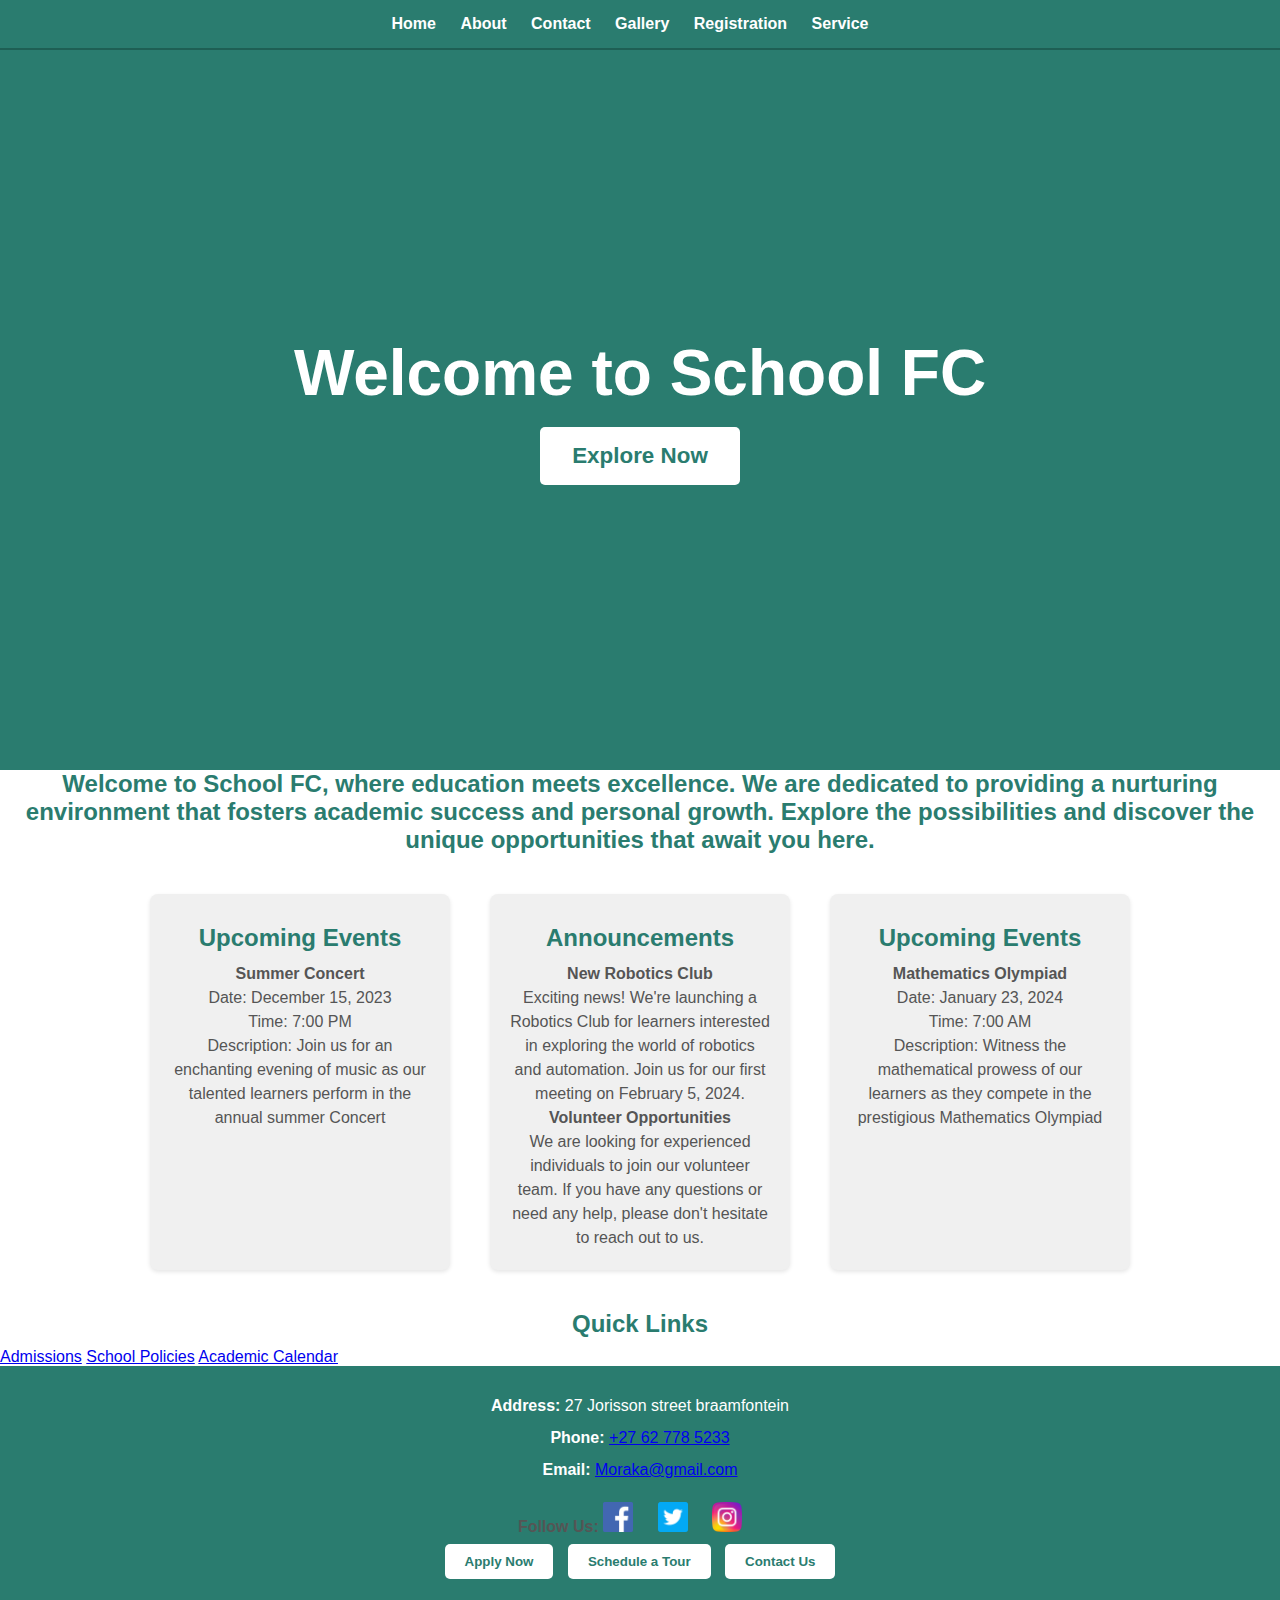
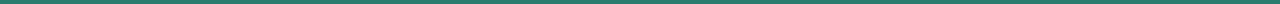
==== index.html @ 9160c591 "Update social media icons and footer styling" ====
<!DOCTYPE html>
<html lang="en">
<head>
    <meta charset="UTF-8">
    <meta name="viewport" content="width=device-width, initial-scale=1.0">
    <meta name="description" content="Welcome to School FC, where education meets excellence. Explore our programs, upcoming events, and admission information.">

    <title>Welcome to School FC</title>
    <link rel="stylesheet" href="styles/style.css">
    <link rel="stylesheet" href="styles/Nav.css">
    <link rel="stylesheet" href="styles/Footer.css">
    <link rel="stylesheet" href="styles/hero_section.css">
</head>
<body>
    <nav>
        <ul>
            <li><a href="index.html">Home</a></li>
            <li><a href="about.html">About</a></li>
            <li><a href="contact.html">Contact</a></li>
            <li><a href="gallery.html">Gallery</a></li>
            <li><a href="registration.html">Registration</a></li>
            <li><a href="service.html">Service</a></li>
        </ul>
    </nav>

    <section class="hero">
        <h1>Welcome to School FC</h1>
      
        <button onclick="window.location.href='gallery.html'">Explore Now</button>
    </section>

    <h2>Welcome to School FC, where education meets excellence. We are dedicated to providing a nurturing environment that fosters academic success and personal growth. Explore the possibilities and discover the unique opportunities that await you here.</h2>


    <div class="cards">
        <h2 class="header"></h2>
        <div class="services">
            <div class="content content-1">
                <div class="fab fa-card3"></div>
                <h2>Upcoming Events</h2>
                <p>
                    <b>Summer Concert</b>
                    <p>Date: December 15, 2023</p>
                    <p>Time: 7:00 PM </p>
                    <p>Description: Join us for an enchanting evening of music as our talented learners perform in the annual summer Concert </p>
                    <p> </p>
                    <p> </p>
                </p>
            </div>
            <div class="content content-2">
                <div class="fab fa-card1"></div>
                <h2>Announcements</h2>
                <p>
                    <b>New Robotics Club</b>
                </p>
                <p>Exciting news! We're launching a Robotics Club for learners interested in exploring the world of robotics and automation. Join us for our first meeting on February 5, 2024.</p>
                <p>
                    <b>Volunteer Opportunities</b>
                </p>
                <p>We are looking for experienced individuals to join our volunteer team. If you have any questions or need any help, please don't hesitate to reach out to us.</p>
            </div>
            <div class="content content-3">
                <div class="fab fa-card2"></div>
                <h2>Upcoming Events</h2>
                <p><b>Mathematics Olympiad</b></p>
                <p>Date: January 23, 2024</p>
                <p>Time: 7:00 AM </p>
                <p>Description: Witness the mathematical prowess of our learners as they compete in the prestigious Mathematics Olympiad </p>
            </div>
        </div>
    </div>

    <section class="quick-links">
        <h2>Quick Links</h2>
        <a href="registration.html">Admissions</a>
        <a href="policies.html">School Policies</a>
        <a href="calendar.html">Academic Calendar</a>
    </section>

    <footer>
        <div class="contact-info">
            <p><strong>Address:</strong> 27 Jorisson street braamfontein</p>
            <p><strong>Phone:</strong> <a href="tel:+27627785233">+27 62 778 5233</a></p>
            <p><strong>Email:</strong> <a href="mailto:Moraka@gmail.com">Moraka@gmail.com</a></p>
        </div>

        <div class="social-media">
            <p><strong>Follow Us:</strong> 
                <a href="#" target="_blank"><img src="images/icons/facebook.png" alt="Facebook"></a>
                <a href="#" target="_blank"><img src="images/icons/twitter.png" alt="Twitter"></a>
                <a href="#" target="_blank"><img src="images/icons/instagram.png" alt="Instagram"></a>
                
            </p>
            
        </div>

        <div class="call-to-action">
            <button alt="Apply Now">Apply Now</button>
            <button alt="Schedule a Tour">Schedule a Tour</button>
            <button alt="Contact Us">Contact Us</button>
        </div>
    </footer>
</body>
</html>
---- styles/style.css ----
/* Form styling */
form {
  max-width: 800px;
  margin: 20px auto;
  padding: 20px;
  background-color: #f0f0f0;
  border-radius: 5px;
  box-shadow: 0 0 10px rgba(0, 0, 0, 0.1);
}

h1, h2 {
  text-align: center;
  font-family: 'Brandon Grotesque', sans-serif;
  color: #2A7C6F;
}

label {
  display: block;
  margin-top: 10px;
  font-weight: bold;
}

input, select, textarea {
  width: 100%;
  padding: 8px;
  margin-top: 6px;
  margin-bottom: 10px;
  border: 1px solid #ccc;
  border-radius: 4px;
  box-sizing: border-box;
}

select {
  appearance: none;
}

button {
  background-color: #2A7C6F;
  color: white;
  padding: 10px 20px;
  border: none;
  border-radius: 5px;
  cursor: pointer;
  font-family: 'Brandon Grotesque', sans-serif;
  font-weight: bold;
}

button[type="reset"] {
  background-color: #ccc;
  color: #333;
}

/* Health Information section styling */
textarea {
  width: 100%;
  height: 100px;
  resize: vertical;
}

/* Responsive styling for smaller screens */
@media (max-width: 600px) {
  form {
    padding: 10px;
  }

  h1, h2 {
    font-size: 1.5em;
  }

  button {
    font-size: 0.9em;
  }
}














/* Card container styling */
.cards {
  display: flex;
  flex-wrap: wrap;
  justify-content: center; /* Center the cards horizontally */
  align-items: center; /* Center the cards vertically */
  margin: 20px auto;
}

/* Individual card styling */
.services {
  display: flex;
  flex-wrap: wrap;
  justify-content: space-around;
}

.content {
  background-color: #f0f0f0;
  border-radius: 8px;
  box-shadow: 0 2px 4px rgba(0, 0, 0, 0.1);
  margin: 20px;
  padding: 20px;
  text-align: center;
  width: 300px;
  transition: transform 0.3s ease; /* Add smooth transition on hover */
}

/* Header styling */
.header {
  text-align: center;
  font-family: 'Brandon Grotesque', sans-serif;
  color: #2A7C6F;
}

/* Icon styling */
.fab {
  font-size: 40px;
  margin-bottom: 10px;
  color: #2A7C6F;
}

/* Title styling */
h2 {
  color: #2A7C6F;
  font-size: 1.5em; /* Adjust font size */
  margin-bottom: 10px;
}

/* Text inside card styling */
p {
  color: #555; /* Adjust text color */
  line-height: 1.5; /* Set line height for better readability */
}

/* Add hover effect */
.content:hover {
  transform: scale(1.05); /* Scale the card on hover */
}

/* Responsive styling for smaller screens */
@media (max-width: 600px) {
  .content {
    width: 100%;
  }
}
---- styles/Nav.css ----
/* External Stylesheet - styles.css */

body {
    margin: 0;
    padding: 0;
    font-family: 'Arial', sans-serif;
  }
  
  nav {
    background-color: #2A7C6F;
    color: white;
    padding: 15px;
    text-align: center;
    border-bottom: 2px solid #1E5F54; /* Add a border for a modern look */
  }
  
  nav ul {
    list-style: none;
    margin: 0;
    padding: 0;
  }
  
  nav li {
    display: inline-block;
    margin-right: 20px;
    transition: transform 0.3s ease; /* Add a smooth transition for the transform property */
  }
  
  nav a {
    text-decoration: none;
    color: white;
    font-size: 16px;
    font-weight: bold;
    transition: color 0.3s;
  }
  
  nav a:hover {
    color: #1E5F54;
  }
  
  /* Add a subtle scale animation on hover */
  nav li:hover {
    transform: scale(1.1);
  }
  
  /* Responsive Navigation */
  @media screen and (max-width: 600px) {
    nav {
      text-align: left;
      border-bottom: none; /* Remove the border for smaller screens */
    }
  
    nav ul {
      display: flex;
      flex-direction: column;
      align-items: center;
    }
  
    nav li {
      margin: 10px 0;
      transform: none; /* Reset the transform for smaller screens */
    }
  }
---- styles/Footer.css ----
/* Resetting default margin and padding for all elements */
* {
    margin: 0;
    padding: 0;
    box-sizing: border-box;
    
}

/* General styling for the footer */
footer {
    background-color: #2A7C6F;
    color: white;
    padding: 20px;
    text-align: center;
}

/* Styling for the contact information section */
.contact-info {
    margin-bottom: 20px;
    color: white;
}

.contact-info p {
    margin: 8px 0;
    font-family: 'Avenis light', sans-serif;
    color: white;
}

.contact-info strong {
    font-weight: bold;
    color: white;
}

/* Styling for social media links */
.social-media a {
    margin-right: 10px;
    color: white;
}

/* Styling for social media icons */
.social-media a img {
    width: 30px;
    margin-right: 10px;
    color: white;
}

/* Styling for buttons in the call-to-action section */
.call-to-action button {
    background-color: white;
    color: #2A7C6F;
    padding: 10px 20px;
    margin: 5px;
    border: none;
    border-radius: 5px;
    cursor: pointer;
    font-family: 'Brandon Grotesque', sans-serif;
    font-weight: bold;
}

/* Hover effect for buttons */
.call-to-action button:hover {
    background-color: #2A7C6F;
    color: white;
}
---- styles/hero_section.css ----
.hero {
  background-color: #2A7C6F;
  color: white;
  padding: 10rem 0;
  text-align: center;
  display: flex;
  flex-direction: column;
  justify-content: center;
  align-items: center;
  min-height: 80vh;
  font-family: sans-serif;
}

.hero h1 {
  font-family: Brandon Grotesque, sans-serif;
  font-size: 3rem;
  font-weight: 700;
  margin-bottom: 1rem;
  line-height: 1.2;
}

.hero p {
  font-family: Avenis Light, sans-serif;
  font-size: 1.2rem;
  margin-bottom: 2rem;
  line-height: 1.5;
}

.hero button {
  background-color: white;
  color: #2A7C6F;
  padding: 1rem 2rem;
  border: none;
  border-radius: 5px;
  font-size: 1.4rem;
  font-weight: 600;
  cursor: pointer;
  transition: all 0.2s ease-in-out;
}

.hero button:hover {
  background-color: #f5f5f5;
}

@media (max-width: 768px) {
  .hero h1 {
    font-size: 2.5rem;
  }

  .hero p {
    font-size: 1rem;
  }
}


.hero h1,
.hero h2 {
  color: white;
  font-size: 4rem; /* Adjust the font size as needed */
}

/* Rest of the existing styles */
.hero h1 {
  font-family: 'Brandon Grotesque', sans-serif;
  font-weight: 700;
  margin-bottom: 1rem;
  line-height: 1.2;
}

.hero h2 {
  font-family: 'Brandon Grotesque', sans-serif;
  font-weight: 700;
  margin-bottom: 1rem;
  line-height: 1.2;
}

.hero p {
  font-family: 'Avenis Light', sans-serif;
  font-size: 1.2rem;
  margin-bottom: 2rem;
  line-height: 1.5;
}
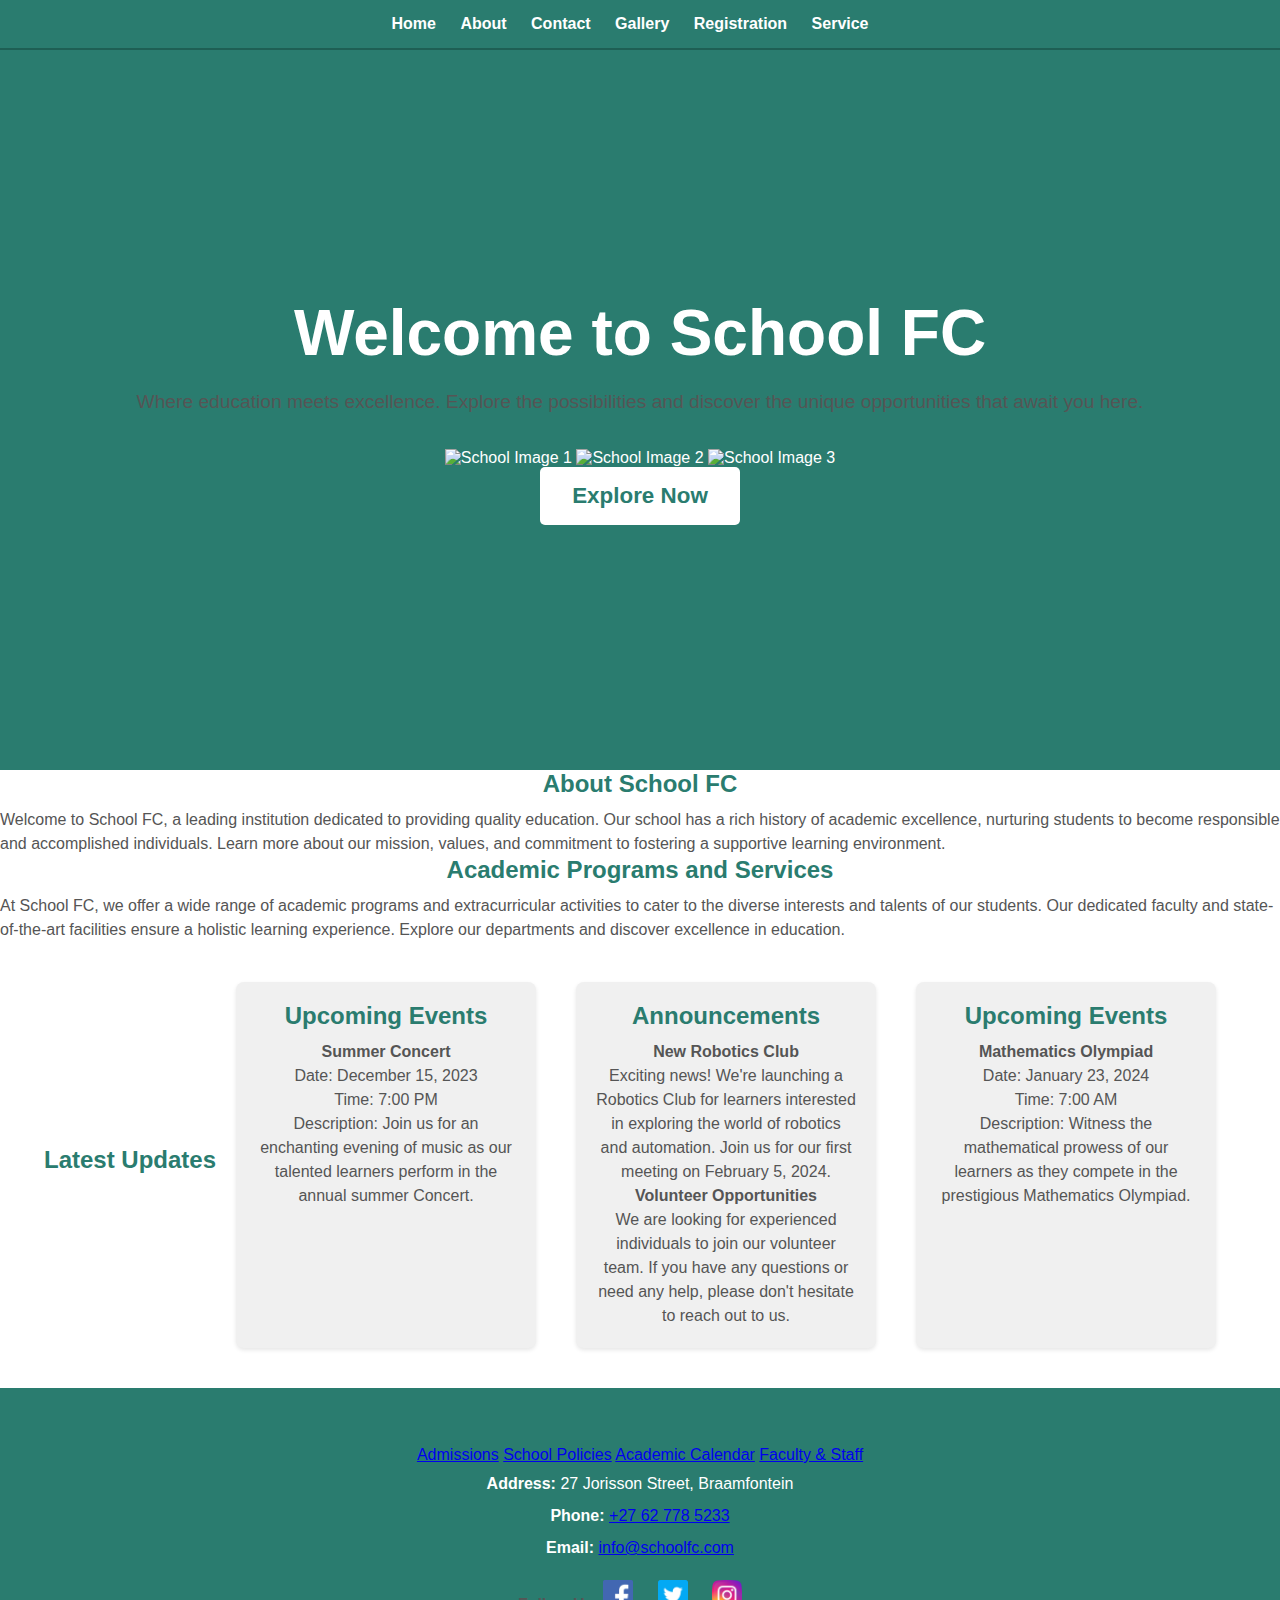
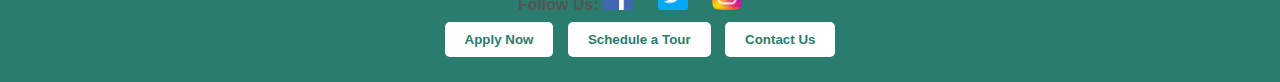
==== commit 9339d50c: "Add new sections and update content in index.html" ====
--- a/index.html
+++ b/index.html
@@ -25,30 +25,44 @@
 
     <section class="hero">
         <h1>Welcome to School FC</h1>
+        <p>Where education meets excellence. Explore the possibilities and discover the unique opportunities that await you here.</p>
       
+        <div class="slideshow">
+  
+            <img src="images/slide1.jpg" alt="School Image 1">
+            <img src="images/slide2.jpg" alt="School Image 2">
+            <img src="images/slide3.jpg" alt="School Image 3">
+        </div>
+
         <button onclick="window.location.href='gallery.html'">Explore Now</button>
     </section>
 
-    <h2>Welcome to School FC, where education meets excellence. We are dedicated to providing a nurturing environment that fosters academic success and personal growth. Explore the possibilities and discover the unique opportunities that await you here.</h2>
+    <section class="about">
+        <h2>About School FC</h2>
+        <p>Welcome to School FC, a leading institution dedicated to providing quality education. Our school has a rich history of academic excellence, nurturing students to become responsible and accomplished individuals. Learn more about our mission, values, and commitment to fostering a supportive learning environment.</p>
+    </section>
 
+    <section class="programs">
+        <h2>Academic Programs and Services</h2>
+        <p>At School FC, we offer a wide range of academic programs and extracurricular activities to cater to the diverse interests and talents of our students. Our dedicated faculty and state-of-the-art facilities ensure a holistic learning experience. Explore our departments and discover excellence in education.</p>
+   
+    </section>
 
     <div class="cards">
-        <h2 class="header"></h2>
+        <h2 class="header">Latest Updates</h2>
         <div class="services">
             <div class="content content-1">
-                <div class="fab fa-card3"></div>
+                <div class="icon"></div>
                 <h2>Upcoming Events</h2>
                 <p>
                     <b>Summer Concert</b>
                     <p>Date: December 15, 2023</p>
                     <p>Time: 7:00 PM </p>
-                    <p>Description: Join us for an enchanting evening of music as our talented learners perform in the annual summer Concert </p>
-                    <p> </p>
-                    <p> </p>
+                    <p>Description: Join us for an enchanting evening of music as our talented learners perform in the annual summer Concert.</p>
                 </p>
             </div>
             <div class="content content-2">
-                <div class="fab fa-card1"></div>
+                <div class="icon"></div>
                 <h2>Announcements</h2>
                 <p>
                     <b>New Robotics Club</b>
@@ -60,28 +74,33 @@
                 <p>We are looking for experienced individuals to join our volunteer team. If you have any questions or need any help, please don't hesitate to reach out to us.</p>
             </div>
             <div class="content content-3">
-                <div class="fab fa-card2"></div>
+                <div class="icon"></div>
                 <h2>Upcoming Events</h2>
                 <p><b>Mathematics Olympiad</b></p>
                 <p>Date: January 23, 2024</p>
                 <p>Time: 7:00 AM </p>
-                <p>Description: Witness the mathematical prowess of our learners as they compete in the prestigious Mathematics Olympiad </p>
+                <p>Description: Witness the mathematical prowess of our learners as they compete in the prestigious Mathematics Olympiad.</p>
             </div>
         </div>
     </div>
 
-    <section class="quick-links">
-        <h2>Quick Links</h2>
-        <a href="registration.html">Admissions</a>
-        <a href="policies.html">School Policies</a>
-        <a href="calendar.html">Academic Calendar</a>
-    </section>
+   
 
     <footer>
+        <section class="quick-links">
+            <h2>Quick Links</h2>
+            <a href="registration.html">Admissions</a>
+            <a href="policies.html">School Policies</a>
+            <a href="calendar.html">Academic Calendar</a>
+            <a href="faculty.html">Faculty & Staff</a>
+            
+        </section>
+
+
         <div class="contact-info">
-            <p><strong>Address:</strong> 27 Jorisson street braamfontein</p>
+            <p><strong>Address:</strong> 27 Jorisson Street, Braamfontein</p>
             <p><strong>Phone:</strong> <a href="tel:+27627785233">+27 62 778 5233</a></p>
-            <p><strong>Email:</strong> <a href="mailto:Moraka@gmail.com">Moraka@gmail.com</a></p>
+            <p><strong>Email:</strong> <a href="mailto:info@schoolfc.com">info@schoolfc.com</a></p>
         </div>
 
         <div class="social-media">
@@ -89,9 +108,7 @@
                 <a href="#" target="_blank"><img src="images/icons/facebook.png" alt="Facebook"></a>
                 <a href="#" target="_blank"><img src="images/icons/twitter.png" alt="Twitter"></a>
                 <a href="#" target="_blank"><img src="images/icons/instagram.png" alt="Instagram"></a>
-                
             </p>
-            
         </div>
 
         <div class="call-to-action">
--- a/styles/Nav.css
+++ b/styles/Nav.css
@@ -58,7 +58,7 @@
   
     nav li {
       margin: 10px 0;
-      transform: none; /* Reset the transform for smaller screens */
+      transform: none; 
     }
   }
   --- a/styles/Footer.css
+++ b/styles/Footer.css
@@ -3,7 +3,6 @@
     margin: 0;
     padding: 0;
     box-sizing: border-box;
-    
 }
 
 /* General styling for the footer */
@@ -17,7 +16,7 @@
 /* Styling for the contact information section */
 .contact-info {
     margin-bottom: 20px;
-    color: white;
+    
 }
 
 .contact-info p {
@@ -41,24 +40,25 @@
 .social-media a img {
     width: 30px;
     margin-right: 10px;
-    color: white;
+    
 }
 
 /* Styling for buttons in the call-to-action section */
 .call-to-action button {
-    background-color: white;
-    color: #2A7C6F;
-    padding: 10px 20px;
-    margin: 5px;
-    border: none;
-    border-radius: 5px;
-    cursor: pointer;
-    font-family: 'Brandon Grotesque', sans-serif;
-    font-weight: bold;
+  background-color: white;
+  color: #2A7C6F;
+  padding: 10px 20px;
+  margin: 5px;
+  border: none;
+  border-radius: 5px;
+  cursor: pointer;
+  font-family: 'Brandon Grotesque', sans-serif;
+  font-weight: bold;
+  transition: background-color 0.3s, color 0.3s;
 }
 
 /* Hover effect for buttons */
 .call-to-action button:hover {
-    background-color: #2A7C6F;
-    color: white;
+  background-color: #1D5C56; 
+  color: white;
 }
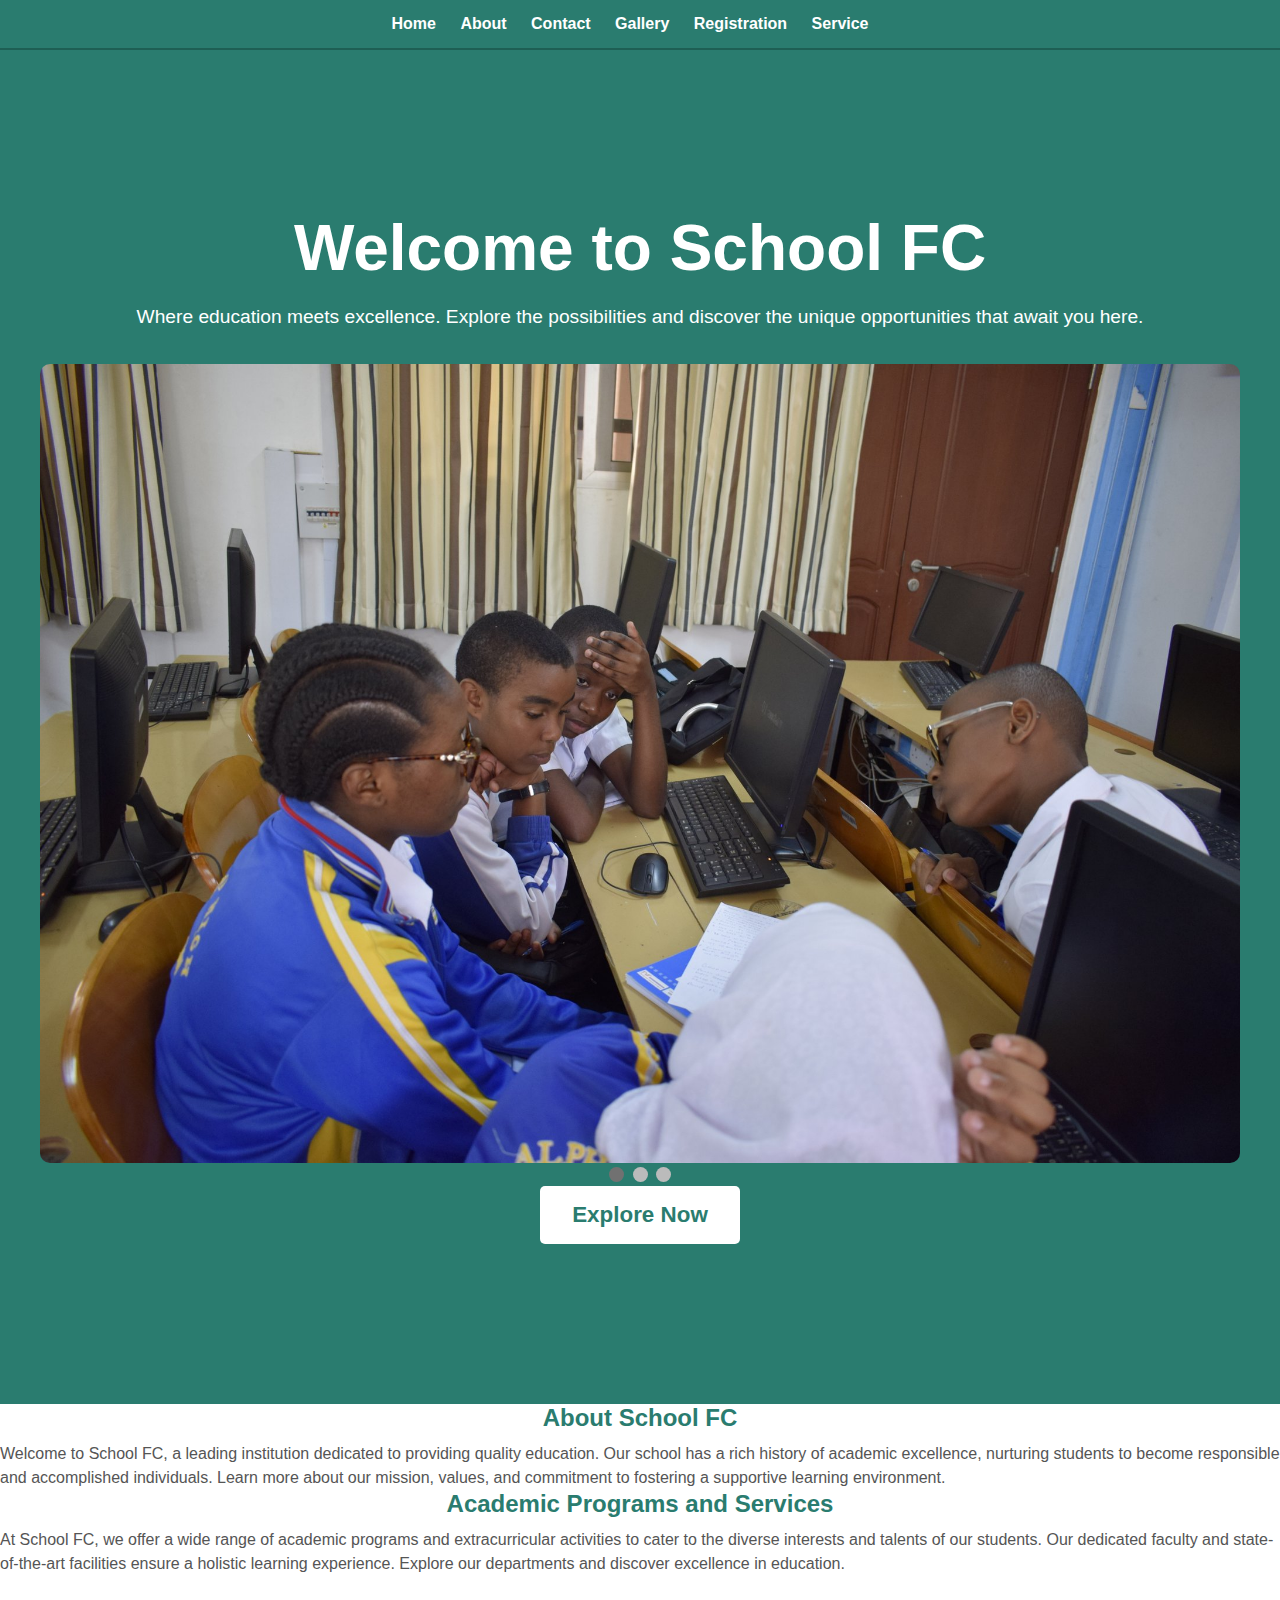
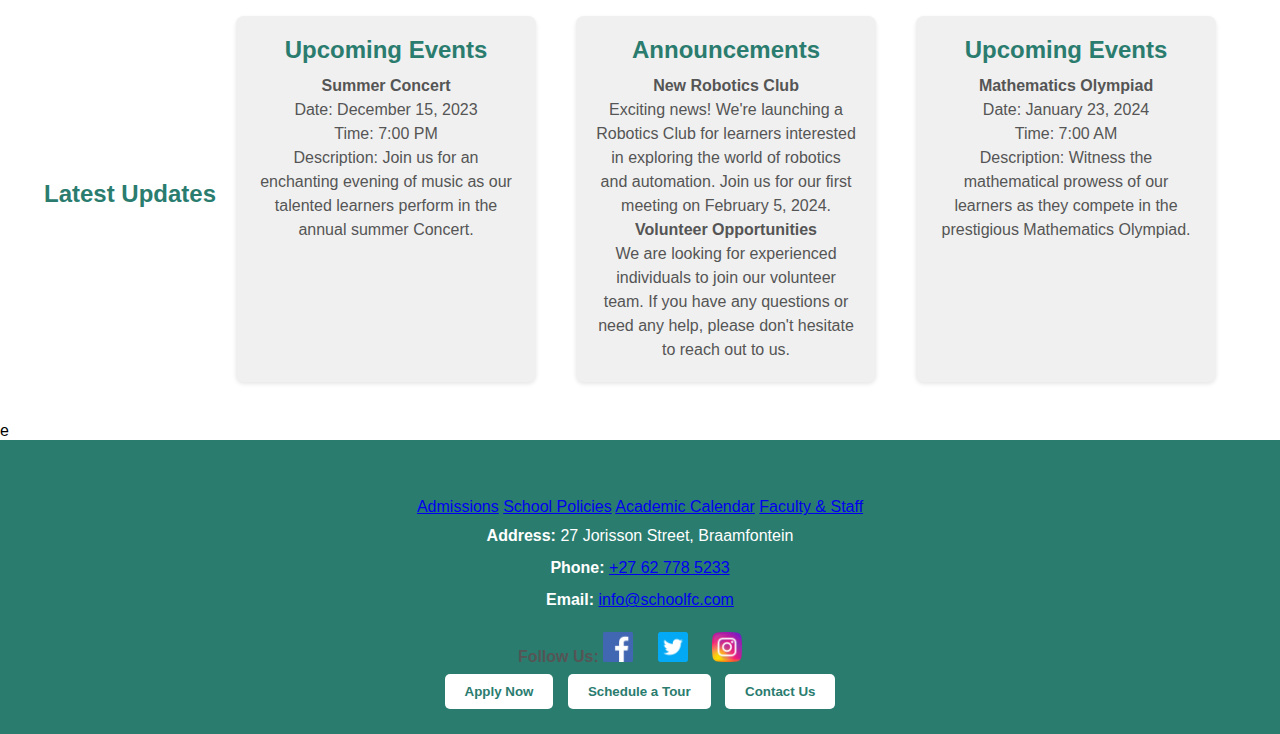
==== commit d310452b: "Update slideshow in index.html and add styles for slideshow in hero_section.css" ====
--- a/index.html
+++ b/index.html
@@ -27,12 +27,59 @@
         <h1>Welcome to School FC</h1>
         <p>Where education meets excellence. Explore the possibilities and discover the unique opportunities that await you here.</p>
       
-        <div class="slideshow">
-  
-            <img src="images/slide1.jpg" alt="School Image 1">
-            <img src="images/slide2.jpg" alt="School Image 2">
-            <img src="images/slide3.jpg" alt="School Image 3">
-        </div>
+        <div class="slideshow-container">
+            <!-- Slides -->
+            <div class="mySlides">
+              <img src="images/slide3.jpeg" alt="Slide 1">
+            </div>
+          
+            <div class="mySlides">
+              <img src="images/slide2.jpeg" alt="Slide 2">
+            </div>
+          
+            <div class="mySlides">
+              <img src="images/slide1.jpeg" alt="Slide 3">
+            </div>
+          
+            <!-- Navigation dots -->
+            <div style="text-align:center">
+              <span class="dot"></span>
+              <span class="dot"></span>
+              <span class="dot"></span>
+            </div>
+          </div>
+          
+          <script>
+            let slideIndex = 0;
+            showSlides();
+          
+            function showSlides() {
+              let i;
+              const slides = document.getElementsByClassName("mySlides");
+              const dots = document.getElementsByClassName("dot");
+          
+              // Hide all slides
+              for (i = 0; i < slides.length; i++) {
+                slides[i].style.display = "none";
+              }
+          
+              // Increment index and reset if necessary
+              slideIndex++;
+              if (slideIndex > slides.length) {
+                slideIndex = 1;
+              }
+          
+              // Show the current slide and update dots
+              slides[slideIndex - 1].style.display = "block";
+              for (i = 0; i < dots.length; i++) {
+                dots[i].className = dots[i].className.replace(" active", "");
+              }
+              dots[slideIndex - 1].className += " active";
+          
+              // Call the function again after 2 seconds (adjust as needed)
+              setTimeout(showSlides, 2000);
+            }
+          </script>
 
         <button onclick="window.location.href='gallery.html'">Explore Now</button>
     </section>
@@ -73,6 +120,8 @@
                 </p>
                 <p>We are looking for experienced individuals to join our volunteer team. If you have any questions or need any help, please don't hesitate to reach out to us.</p>
             </div>
+
+            
             <div class="content content-3">
                 <div class="icon"></div>
                 <h2>Upcoming Events</h2>
@@ -82,7 +131,7 @@
                 <p>Description: Witness the mathematical prowess of our learners as they compete in the prestigious Mathematics Olympiad.</p>
             </div>
         </div>
-    </div>
+    </div>e
 
    
 
--- a/styles/hero_section.css
+++ b/styles/hero_section.css
@@ -53,6 +53,7 @@
 }
 
 
+
 .hero h1,
 .hero h2 {
   color: white;
@@ -79,4 +80,44 @@
   font-size: 1.2rem;
   margin-bottom: 2rem;
   line-height: 1.5;
+  color: white;
 }
+
+
+
+/* styles.css */
+
+/* Container for the slideshow */
+.slideshow-container {
+  max-width: 1200px;
+  position: relative;
+  margin: auto;
+}
+
+/* Hide the images by default */
+.mySlides {
+  display: none;
+}
+
+/* Style for the navigation dots */
+.dot {
+  height: 15px;
+  width: 15px;
+  margin: 0 2px;
+  background-color: #bbb;
+  border-radius: 50%;
+  display: inline-block;
+  transition: background-color 0.6s ease;
+}
+
+/* Set the color of the active dot */
+.active {
+  background-color: #717171;
+}
+
+/* Set max-width for images and round corners */
+.mySlides img {
+  max-width: 100%;
+  height: auto;
+  border-radius: 10px; /* Adjust the radius as needed */
+}
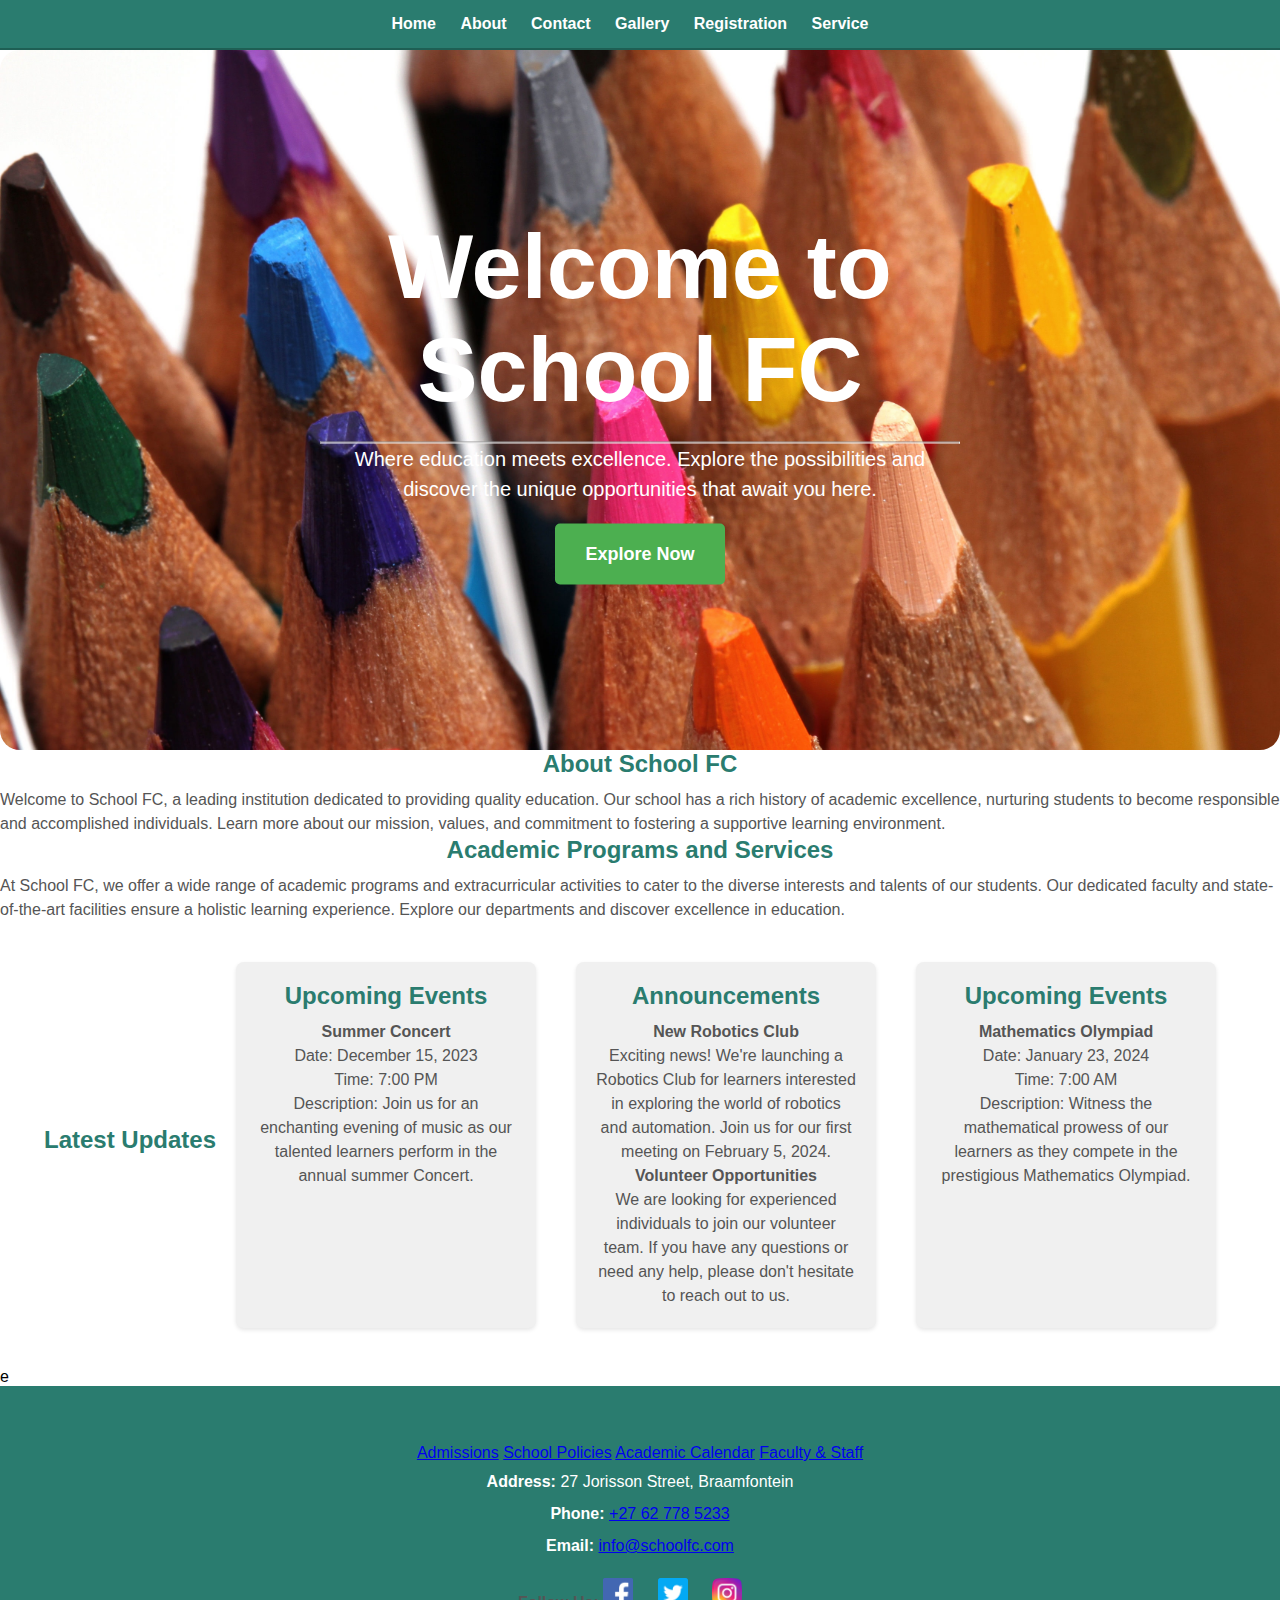
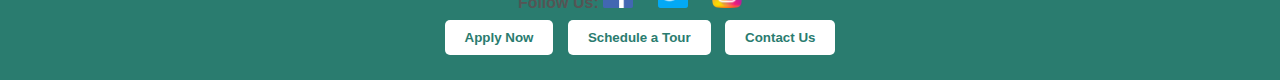
==== commit 94ce6254: "Remove slideshow images and update hero section styling" ====
--- a/index.html
+++ b/index.html
@@ -24,64 +24,74 @@
     </nav>
 
     <section class="hero">
+    
+        
+      
+        <!-- HTML Code -->
+  <div class="slideshow-container">
+    <div class="mySlides fade">
+      <img src="images/slide2.jpg" alt="Slide 1">
+      <div class="centered">
         <h1>Welcome to School FC</h1>
+        <hr>
         <p>Where education meets excellence. Explore the possibilities and discover the unique opportunities that await you here.</p>
+        <button class="explore-button">Explore Now</button>
+      </div>
+    </div>
+
+    <div class="mySlides fade">
+      <img src="images/slide1.jpg" alt="Slide 2">
+      <div class="centered">
+        <h1>Welcome to School FC</h1>
+        <hr>
+        <p>Where education meets excellence. Explore the possibilities and discover the unique opportunities that await you here.</p>
+        <button class="explore-button">Explore Now</button>
+      </div>
+    </div>
+
+    <div class="mySlides fade">
+        <img src="images/slide3.jpg" alt="Slide 2">
+        <div class="centered">
+            <h1>Welcome to School FC</h1>
+          <hr>
+          <p>Where education meets excellence. Explore the possibilities and discover the unique opportunities that await you here.</p>
+          <button class="explore-button">Explore Now</button>
+        </div>
+      </div>
+
+
+      <div class="mySlides fade">
+        <img src="images/slide4.jpg" alt="Slide 2">
+        <div class="centered">
+            <h1>Welcome to School FC</h1>
+          <hr>
+          <p>Where education meets excellence. Explore the possibilities and discover the unique opportunities that await you here.</p>
+          <button class="explore-button">Explore Now</button>
+        </div>
+      </div>
+
+
+
+    <script>
       
-        <div class="slideshow-container">
-            <!-- Slides -->
-            <div class="mySlides">
-              <img src="images/slide3.jpeg" alt="Slide 1">
-            </div>
-          
-            <div class="mySlides">
-              <img src="images/slide2.jpeg" alt="Slide 2">
-            </div>
-          
-            <div class="mySlides">
-              <img src="images/slide1.jpeg" alt="Slide 3">
-            </div>
-          
-            <!-- Navigation dots -->
-            <div style="text-align:center">
-              <span class="dot"></span>
-              <span class="dot"></span>
-              <span class="dot"></span>
-            </div>
-          </div>
-          
-          <script>
-            let slideIndex = 0;
-            showSlides();
-          
-            function showSlides() {
-              let i;
-              const slides = document.getElementsByClassName("mySlides");
-              const dots = document.getElementsByClassName("dot");
-          
-              // Hide all slides
-              for (i = 0; i < slides.length; i++) {
-                slides[i].style.display = "none";
-              }
-          
-              // Increment index and reset if necessary
-              slideIndex++;
-              if (slideIndex > slides.length) {
-                slideIndex = 1;
-              }
-          
-              // Show the current slide and update dots
-              slides[slideIndex - 1].style.display = "block";
-              for (i = 0; i < dots.length; i++) {
-                dots[i].className = dots[i].className.replace(" active", "");
-              }
-              dots[slideIndex - 1].className += " active";
-          
-              // Call the function again after 2 seconds (adjust as needed)
-              setTimeout(showSlides, 2000);
-            }
-          </script>
+      var slideIndex = 0;
+      showSlides();
 
-        <button onclick="window.location.href='gallery.html'">Explore Now</button>
+      function showSlides() {
+        var i;
+        var slides = document.getElementsByClassName("mySlides");
+        for (i = 0; i < slides.length; i++) {
+          slides[i].style.display = "none";
+        }
+        slideIndex++;
+        if (slideIndex > slides.length) {
+          slideIndex = 1;
+        }
+        slides[slideIndex - 1].style.display = "block";
+        setTimeout(showSlides, 2000);
+      }
+    </script>
+  </div>
     </section>
 
     <section class="about">
--- a/styles/style.css
+++ b/styles/style.css
@@ -94,7 +94,7 @@
   margin: 20px auto;
 }
 
-/* Individual card styling */
+
 .services {
   display: flex;
   flex-wrap: wrap;
--- a/styles/Nav.css
+++ b/styles/Nav.css
@@ -1,64 +1,75 @@
 /* External Stylesheet - styles.css */
 
 body {
-    margin: 0;
-    padding: 0;
-    font-family: 'Arial', sans-serif;
+  margin: 0;
+  padding: 0;
+  font-family: 'Arial', sans-serif;
+}
+
+nav {
+  background-color: #2A7C6F;
+  color: white;
+  padding: 15px;
+  text-align: center;
+  border-bottom: 2px solid #1E5F54; /* Add a border for a modern look */
+}
+
+nav ul {
+  list-style: none;
+  margin: 0;
+  padding: 0;
+}
+
+nav li {
+  display: inline-block;
+  margin-right: 20px;
+  transition: transform 0.3s ease, opacity 0.3s ease; /* Add a smooth transition for the transform property and opacity */
+  animation: fadeIn 0.5s ease-out; /* Add the fade-in animation */
+}
+
+nav a {
+  text-decoration: none;
+  color: white;
+  font-size: 16px;
+  font-weight: bold;
+  transition: color 0.3s;
+}
+
+nav a:hover {
+  color: #1E5F54;
+}
+
+/* Add a subtle scale animation on hover */
+nav li:hover {
+  transform: scale(1.1);
+}
+
+/* Responsive Navigation */
+@media screen and (max-width: 600px) {
+  nav {
+    text-align: left;
+    border-bottom: none; /* Remove the border for smaller screens */
   }
-  
-  nav {
-    background-color: #2A7C6F;
-    color: white;
-    padding: 15px;
-    text-align: center;
-    border-bottom: 2px solid #1E5F54; /* Add a border for a modern look */
+
+  nav ul {
+    display: flex;
+    flex-direction: column;
+    align-items: center;
   }
-  
-  nav ul {
-    list-style: none;
-    margin: 0;
-    padding: 0;
+
+  nav li {
+    margin: 10px 0;
+    transform: none;
+    animation: none; /* Disable the fade-in animation for smaller screens */
   }
-  
-  nav li {
-    display: inline-block;
-    margin-right: 20px;
-    transition: transform 0.3s ease; /* Add a smooth transition for the transform property */
+}
+
+/* Fade-in animation */
+@keyframes fadeIn {
+  from {
+    opacity: 0;
   }
-  
-  nav a {
-    text-decoration: none;
-    color: white;
-    font-size: 16px;
-    font-weight: bold;
-    transition: color 0.3s;
+  to {
+    opacity: 1;
   }
-  
-  nav a:hover {
-    color: #1E5F54;
-  }
-  
-  /* Add a subtle scale animation on hover */
-  nav li:hover {
-    transform: scale(1.1);
-  }
-  
-  /* Responsive Navigation */
-  @media screen and (max-width: 600px) {
-    nav {
-      text-align: left;
-      border-bottom: none; /* Remove the border for smaller screens */
-    }
-  
-    nav ul {
-      display: flex;
-      flex-direction: column;
-      align-items: center;
-    }
-  
-    nav li {
-      margin: 10px 0;
-      transform: none; 
-    }
-  }
-  +}
--- a/styles/hero_section.css
+++ b/styles/hero_section.css
@@ -1,123 +1,47 @@
-.hero {
-  background-color: #2A7C6F;
-  color: white;
-  padding: 10rem 0;
-  text-align: center;
-  display: flex;
-  flex-direction: column;
-  justify-content: center;
-  align-items: center;
-  min-height: 80vh;
-  font-family: sans-serif;
+
+
+.slideshow-container {
+  position: relative;
+  margin: auto;
+  width: 100%;
+  height: 700px;
+  border-radius: 20px;
+  overflow: hidden;
+  
 }
 
-.hero h1 {
-  font-family: Brandon Grotesque, sans-serif;
-  font-size: 3rem;
-  font-weight: 700;
-  margin-bottom: 1rem;
-  line-height: 1.2;
+.slideshow-container img {
+  width: 100%;
+  height: auto;
 }
 
-.hero p {
-  font-family: Avenis Light, sans-serif;
-  font-size: 1.2rem;
-  margin-bottom: 2rem;
-  line-height: 1.5;
-}
-
-.hero button {
-  background-color: white;
-  color: #2A7C6F;
-  padding: 1rem 2rem;
-  border: none;
-  border-radius: 5px;
-  font-size: 1.4rem;
-  font-weight: 600;
-  cursor: pointer;
-  transition: all 0.2s ease-in-out;
-}
-
-.hero button:hover {
-  background-color: #f5f5f5;
-}
-
-@media (max-width: 768px) {
-  .hero h1 {
-    font-size: 2.5rem;
-  }
-
-  .hero p {
-    font-size: 1rem;
-  }
-}
-
-
-
-.hero h1,
-.hero h2 {
-  color: white;
-  font-size: 4rem; /* Adjust the font size as needed */
-}
-
-/* Rest of the existing styles */
-.hero h1 {
-  font-family: 'Brandon Grotesque', sans-serif;
-  font-weight: 700;
-  margin-bottom: 1rem;
-  line-height: 1.2;
-}
-
-.hero h2 {
-  font-family: 'Brandon Grotesque', sans-serif;
-  font-weight: 700;
-  margin-bottom: 1rem;
-  line-height: 1.2;
-}
-
-.hero p {
-  font-family: 'Avenis Light', sans-serif;
-  font-size: 1.2rem;
-  margin-bottom: 2rem;
-  line-height: 1.5;
+.slideshow-container .centered {
+  position: absolute;
+  top: 50%;
+  left: 50%;
+  transform: translate(-50%, -50%);
+  text-align: center;
   color: white;
 }
 
-
-
-/* styles.css */
-
-/* Container for the slideshow */
-.slideshow-container {
-  max-width: 1200px;
-  position: relative;
-  margin: auto;
+.slideshow-container .centered h1 {
+  font-size: 90px;
+  margin-bottom: 20px;
+  color: white;
 }
 
-/* Hide the images by default */
-.mySlides {
-  display: none;
+.slideshow-container .centered p {
+  font-size: 20px;
+  margin-bottom: 20px;
+  color: white;
 }
 
-/* Style for the navigation dots */
-.dot {
-  height: 15px;
-  width: 15px;
-  margin: 0 2px;
-  background-color: #bbb;
-  border-radius: 50%;
-  display: inline-block;
-  transition: background-color 0.6s ease;
+.slideshow-container .centered .explore-button {
+  background-color: #4CAF50;
+  color: white;
+  padding: 20px 30px;
+  font-size: 18px;
+  border: none;
+  border-radius: 5px;
+  cursor: pointer;
 }
-
-/* Set the color of the active dot */
-.active {
-  background-color: #717171;
-}
-
-/* Set max-width for images and round corners */
-.mySlides img {
-  max-width: 100%;
-  height: auto;
-  border-radius: 10px; /* Adjust the radius as needed */
-}
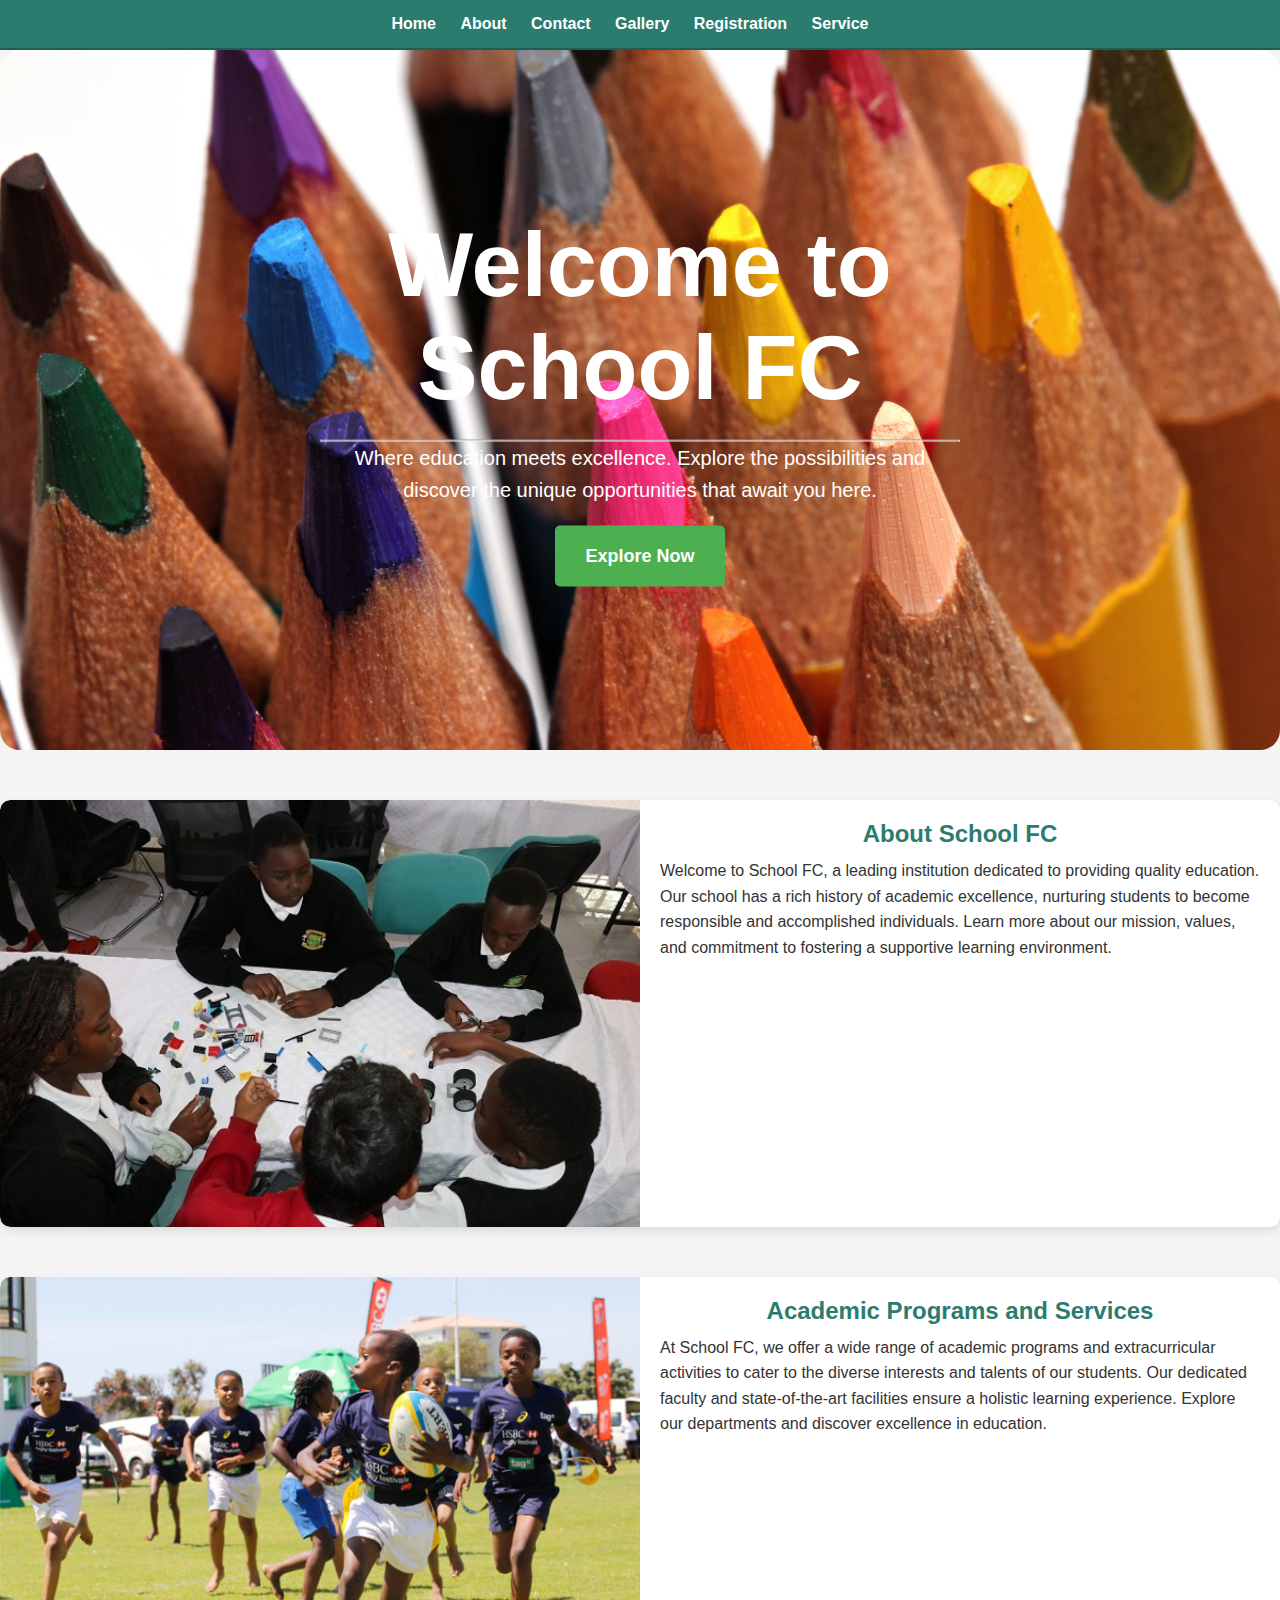
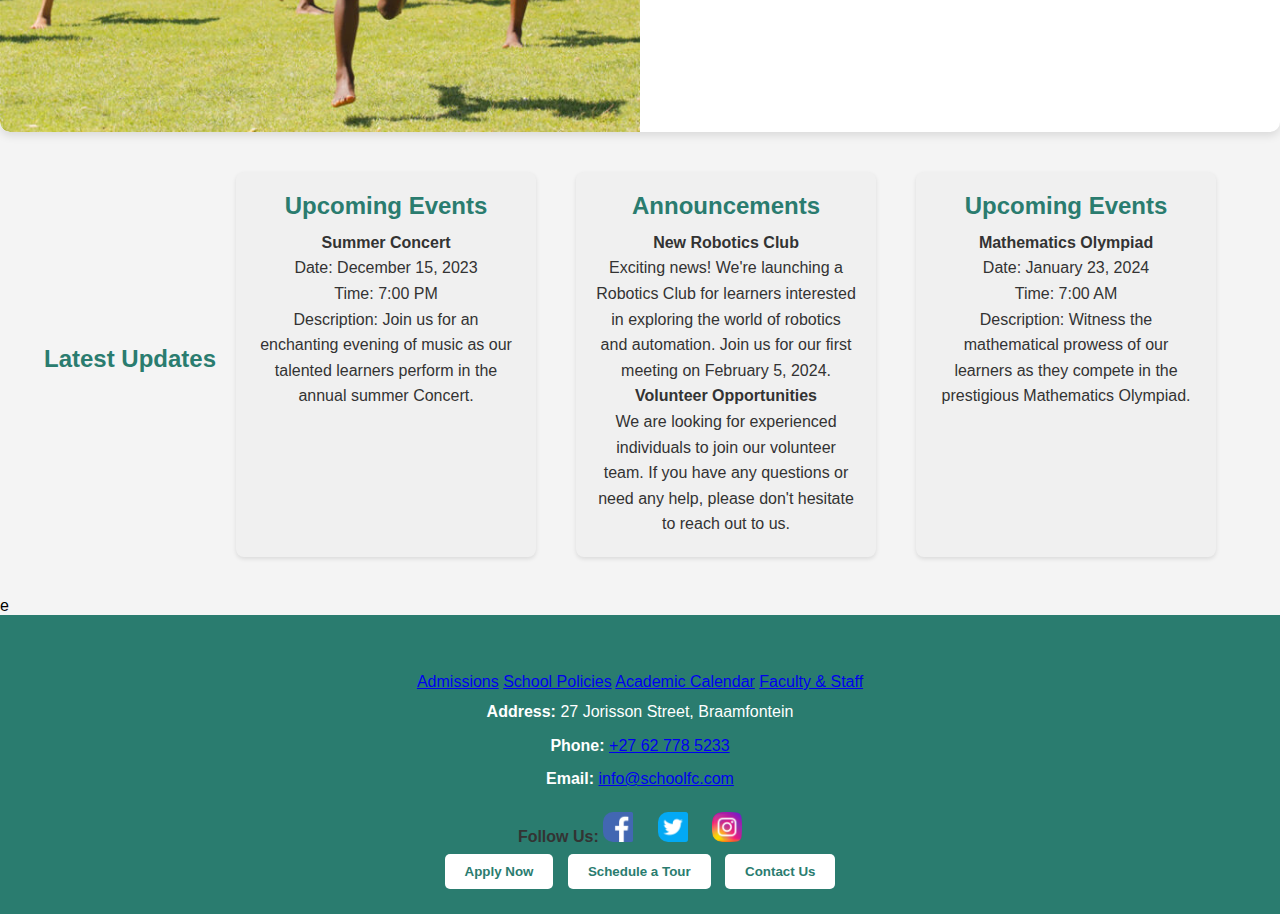
==== commit 457cea15: "Refactor index.html and style.css for card layout" ====
--- a/index.html
+++ b/index.html
@@ -94,16 +94,28 @@
   </div>
     </section>
 
-    <section class="about">
-        <h2>About School FC</h2>
-        <p>Welcome to School FC, a leading institution dedicated to providing quality education. Our school has a rich history of academic excellence, nurturing students to become responsible and accomplished individuals. Learn more about our mission, values, and commitment to fostering a supportive learning environment.</p>
-    </section>
+  
 
-    <section class="programs">
-        <h2>Academic Programs and Services</h2>
-        <p>At School FC, we offer a wide range of academic programs and extracurricular activities to cater to the diverse interests and talents of our students. Our dedicated faculty and state-of-the-art facilities ensure a holistic learning experience. Explore our departments and discover excellence in education.</p>
-   
-    </section>
+
+
+    <div class="card">
+        <img src="images/i1.jpg" alt="Description of the image">
+        <div class="description">
+            <h2>About School FC</h2>
+            <p>Welcome to School FC, a leading institution dedicated to providing quality education. Our school has a rich history of academic excellence, nurturing students to become responsible and accomplished individuals. Learn more about our mission, values, and commitment to fostering a supportive learning environment.</p>
+        </div>
+    </div>
+
+    <div class="card">
+        <img src="images/i2.jpg" alt="Description of the image">
+        <div class="description">
+            <h2>Academic Programs and Services</h2>
+            <p>At School FC, we offer a wide range of academic programs and extracurricular activities to cater to the diverse interests and talents of our students. Our dedicated faculty and state-of-the-art facilities ensure a holistic learning experience. Explore our departments and discover excellence in education.</p>
+    </div>
+</div>
+
+
+
 
     <div class="cards">
         <h2 class="header">Latest Updates</h2>
--- a/styles/style.css
+++ b/styles/style.css
@@ -150,3 +150,42 @@
     width: 100%;
   }
 }
+
+
+/*cards for info on center*/
+
+body {
+  margin: 0;
+  font-family: Arial, sans-serif;
+  background-color: #f4f4f4;
+}
+
+.card {
+  max-width: 100%;
+  margin: 50px auto;
+  background-color: #fff;
+  box-shadow: 0 4px 8px rgba(0, 0, 0, 0.1);
+  border-radius: 10px;
+  overflow: hidden;
+  display: flex;
+  margin-bottom: 20px; 
+}
+
+img {
+  width: 50%;
+  border-top-left-radius: 10px;
+  border-bottom-left-radius: 10px;
+}
+
+.description {
+  padding: 20px;
+  width: 50%;
+  box-sizing: border-box;
+}
+
+p {
+  color: #333;
+  font-size: 16px;
+  line-height: 1.6;
+  margin: 0;
+}
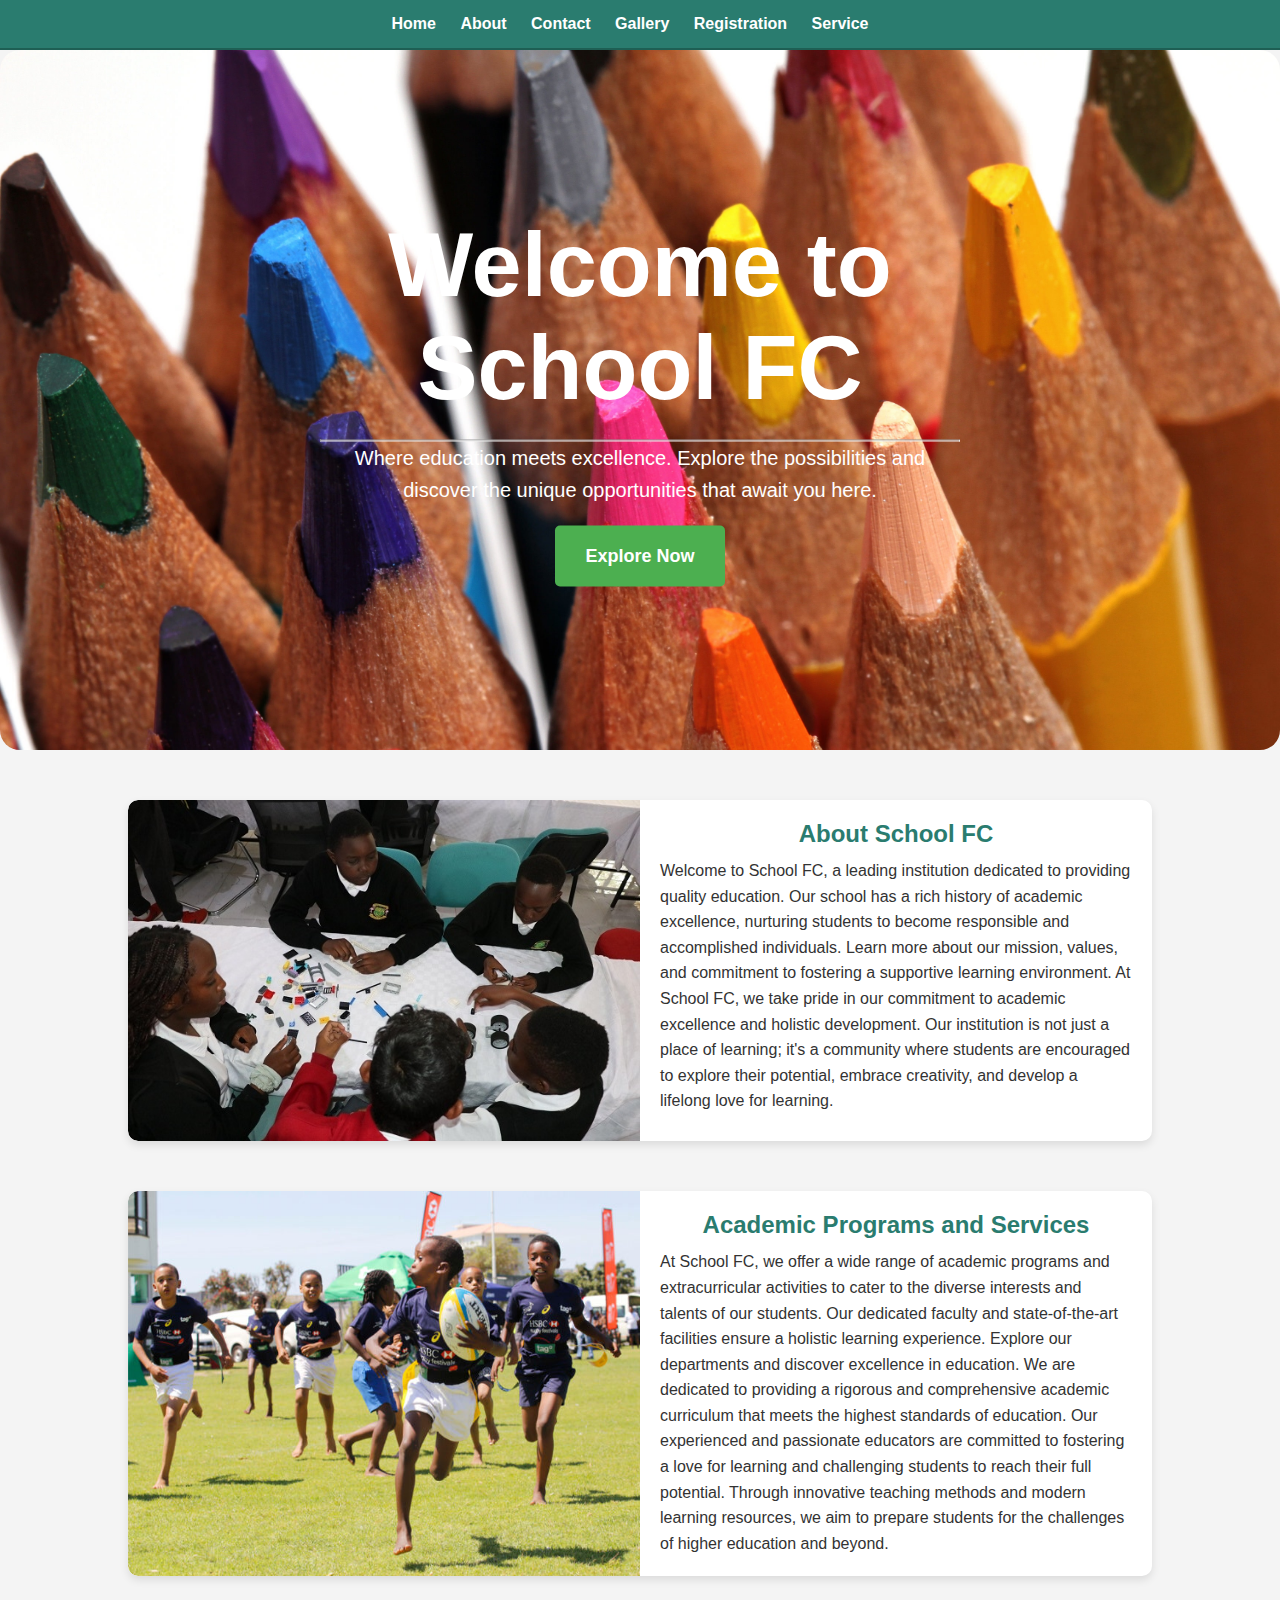
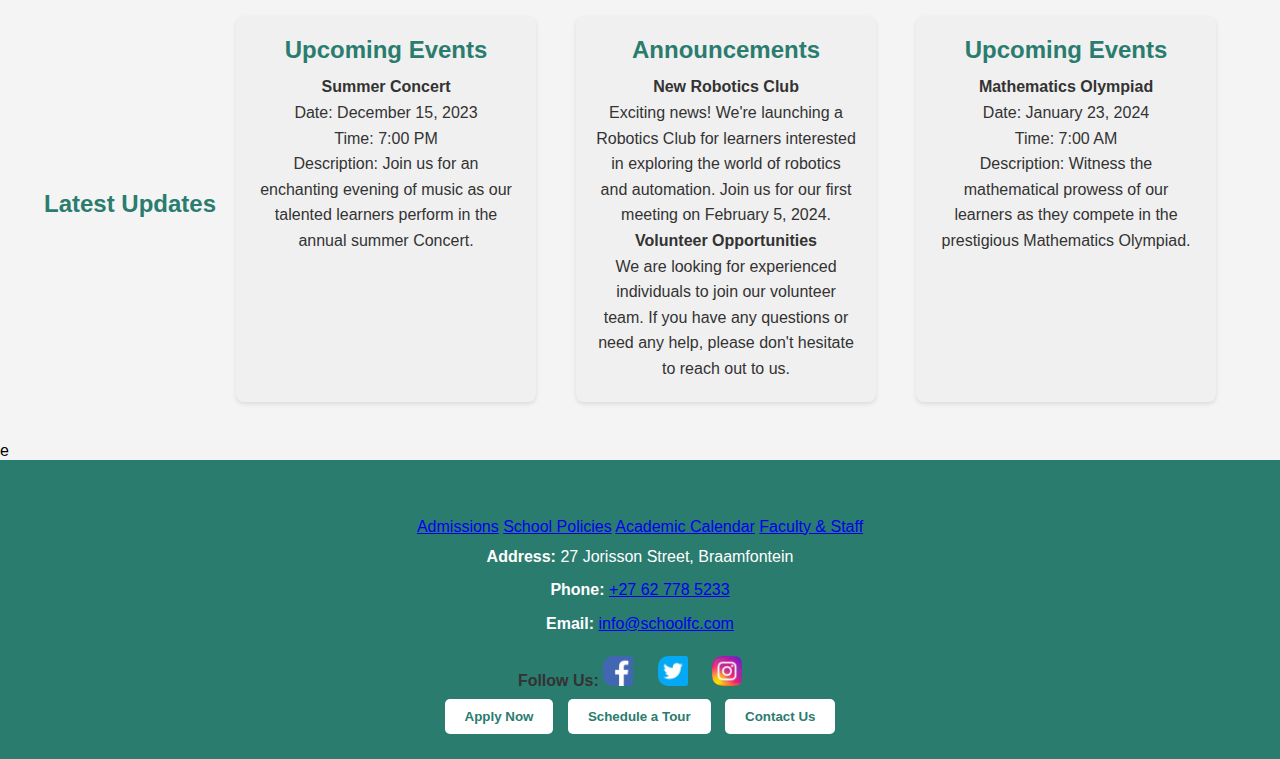
==== commit 1e31469b: "Update content and styling in index.html and style.css" ====
--- a/index.html
+++ b/index.html
@@ -102,7 +102,7 @@
         <img src="images/i1.jpg" alt="Description of the image">
         <div class="description">
             <h2>About School FC</h2>
-            <p>Welcome to School FC, a leading institution dedicated to providing quality education. Our school has a rich history of academic excellence, nurturing students to become responsible and accomplished individuals. Learn more about our mission, values, and commitment to fostering a supportive learning environment.</p>
+            <p>Welcome to School FC, a leading institution dedicated to providing quality education. Our school has a rich history of academic excellence, nurturing students to become responsible and accomplished individuals. Learn more about our mission, values, and commitment to fostering a supportive learning environment. At School FC, we take pride in our commitment to academic excellence and holistic development. Our institution is not just a place of learning; it's a community where students are encouraged to explore their potential, embrace creativity, and develop a lifelong love for learning.</p>
         </div>
     </div>
 
@@ -110,7 +110,7 @@
         <img src="images/i2.jpg" alt="Description of the image">
         <div class="description">
             <h2>Academic Programs and Services</h2>
-            <p>At School FC, we offer a wide range of academic programs and extracurricular activities to cater to the diverse interests and talents of our students. Our dedicated faculty and state-of-the-art facilities ensure a holistic learning experience. Explore our departments and discover excellence in education.</p>
+            <p>At School FC, we offer a wide range of academic programs and extracurricular activities to cater to the diverse interests and talents of our students. Our dedicated faculty and state-of-the-art facilities ensure a holistic learning experience. Explore our departments and discover excellence in education. We are dedicated to providing a rigorous and comprehensive academic curriculum that meets the highest standards of education. Our experienced and passionate educators are committed to fostering a love for learning and challenging students to reach their full potential. Through innovative teaching methods and modern learning resources, we aim to prepare students for the challenges of higher education and beyond.</p>
     </div>
 </div>
 
--- a/styles/style.css
+++ b/styles/style.css
@@ -161,7 +161,7 @@
 }
 
 .card {
-  max-width: 100%;
+  max-width: 80%;
   margin: 50px auto;
   background-color: #fff;
   box-shadow: 0 4px 8px rgba(0, 0, 0, 0.1);
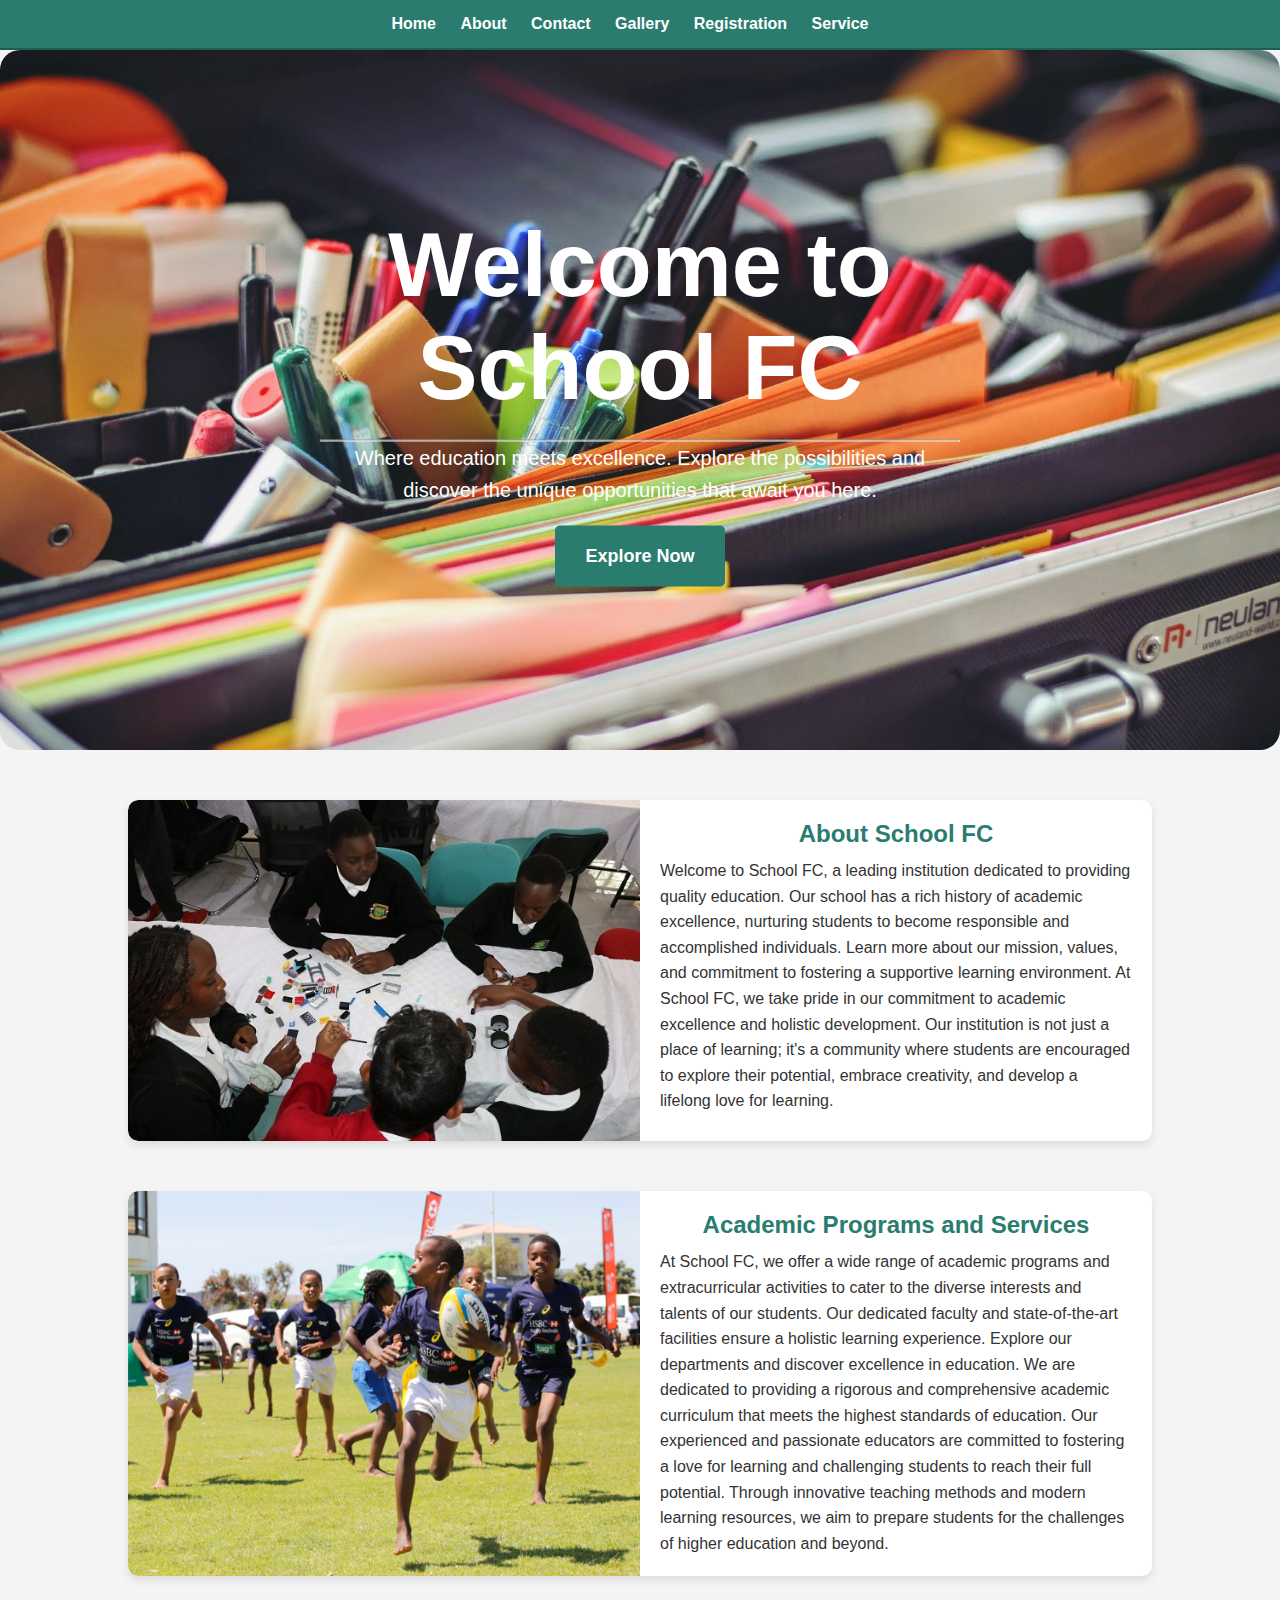
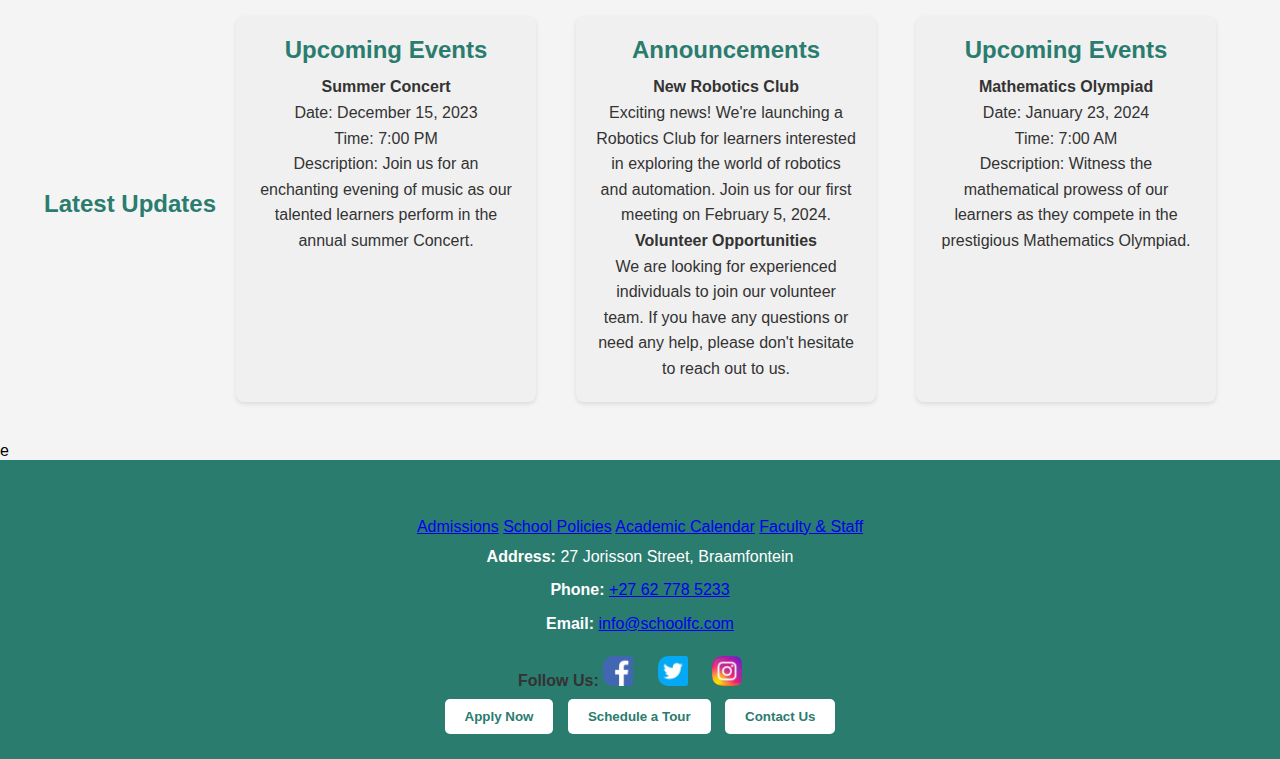
==== commit 97df8a82: "Update slideshow images" ====
--- a/index.html
+++ b/index.html
@@ -30,7 +30,7 @@
         <!-- HTML Code -->
   <div class="slideshow-container">
     <div class="mySlides fade">
-      <img src="images/slide2.jpg" alt="Slide 1">
+      <img src="images/slide5.jpg" alt="Slide 1">
       <div class="centered">
         <h1>Welcome to School FC</h1>
         <hr>
@@ -40,7 +40,7 @@
     </div>
 
     <div class="mySlides fade">
-      <img src="images/slide1.jpg" alt="Slide 2">
+      <img src="images/slide4.jpg" alt="Slide 2">
       <div class="centered">
         <h1>Welcome to School FC</h1>
         <hr>
--- a/styles/hero_section.css
+++ b/styles/hero_section.css
@@ -37,7 +37,7 @@
 }
 
 .slideshow-container .centered .explore-button {
-  background-color: #4CAF50;
+  background-color: #2A7C6F;
   color: white;
   padding: 20px 30px;
   font-size: 18px;
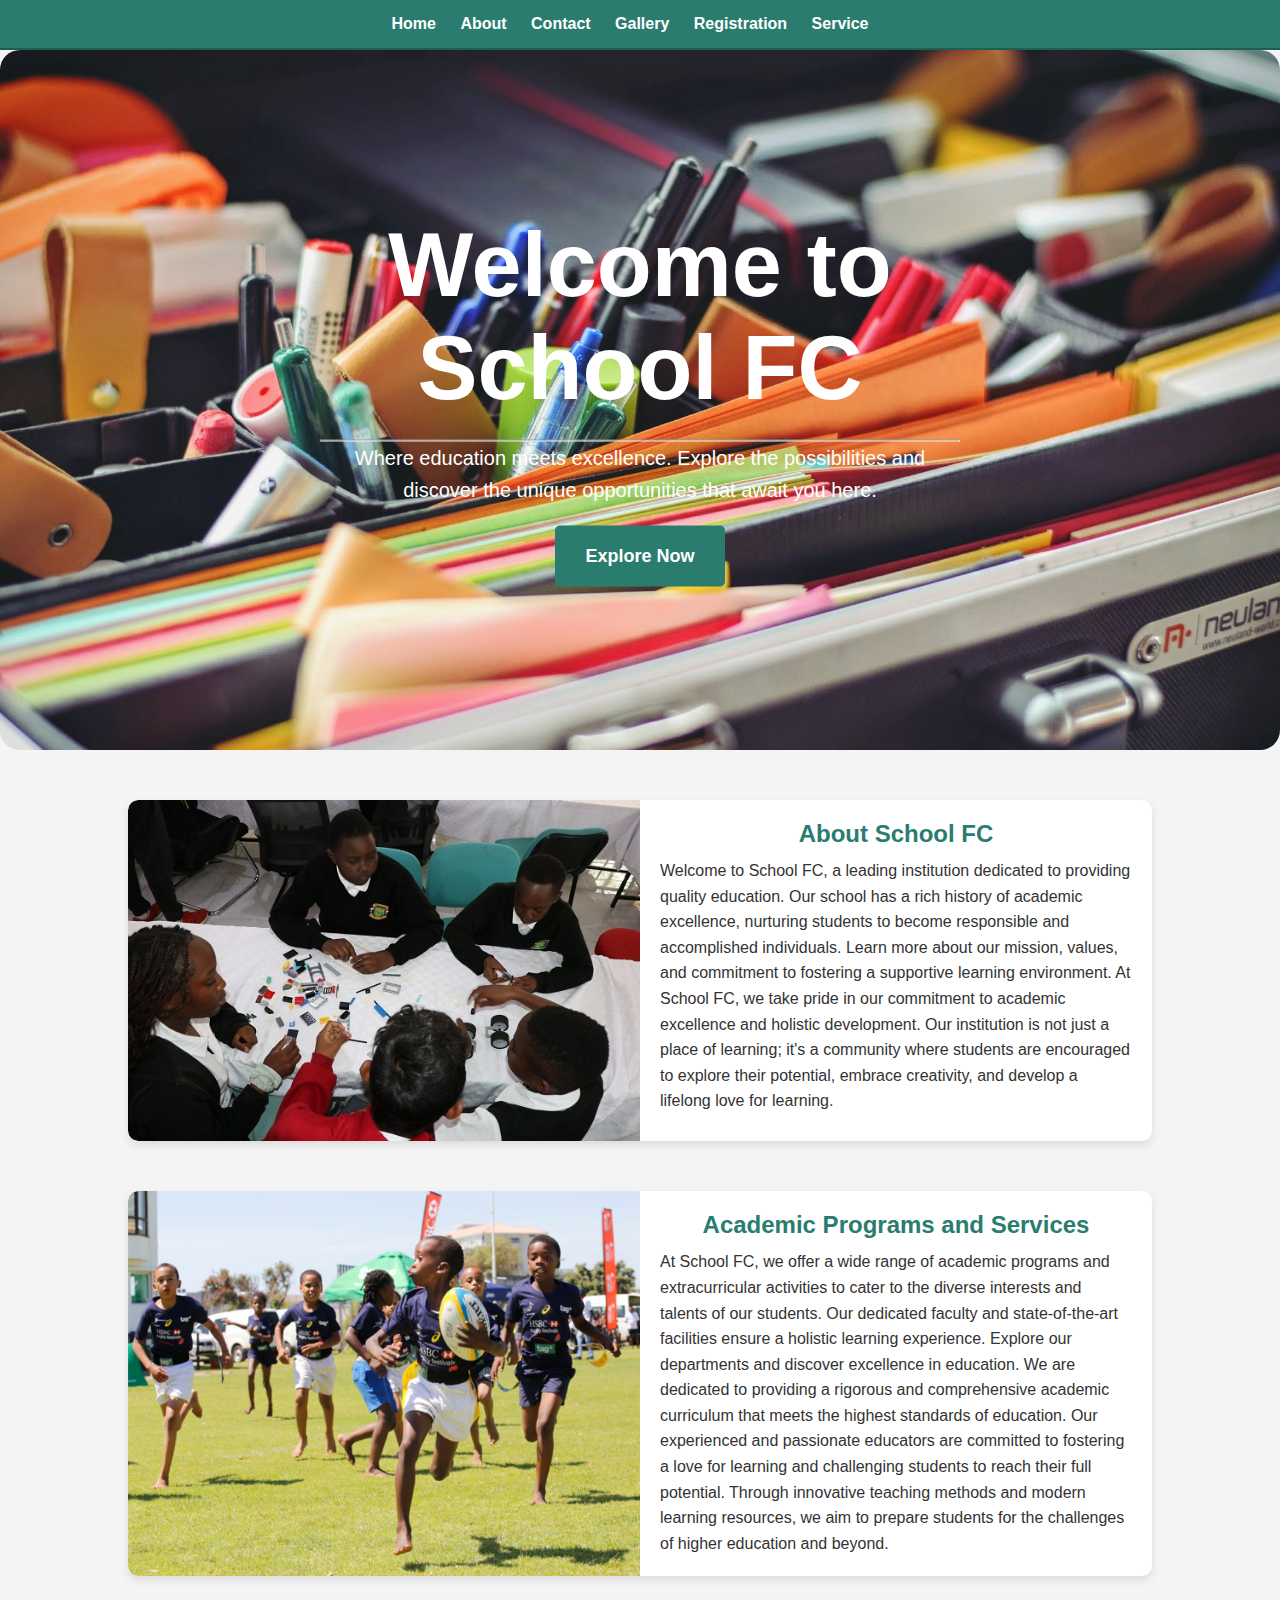
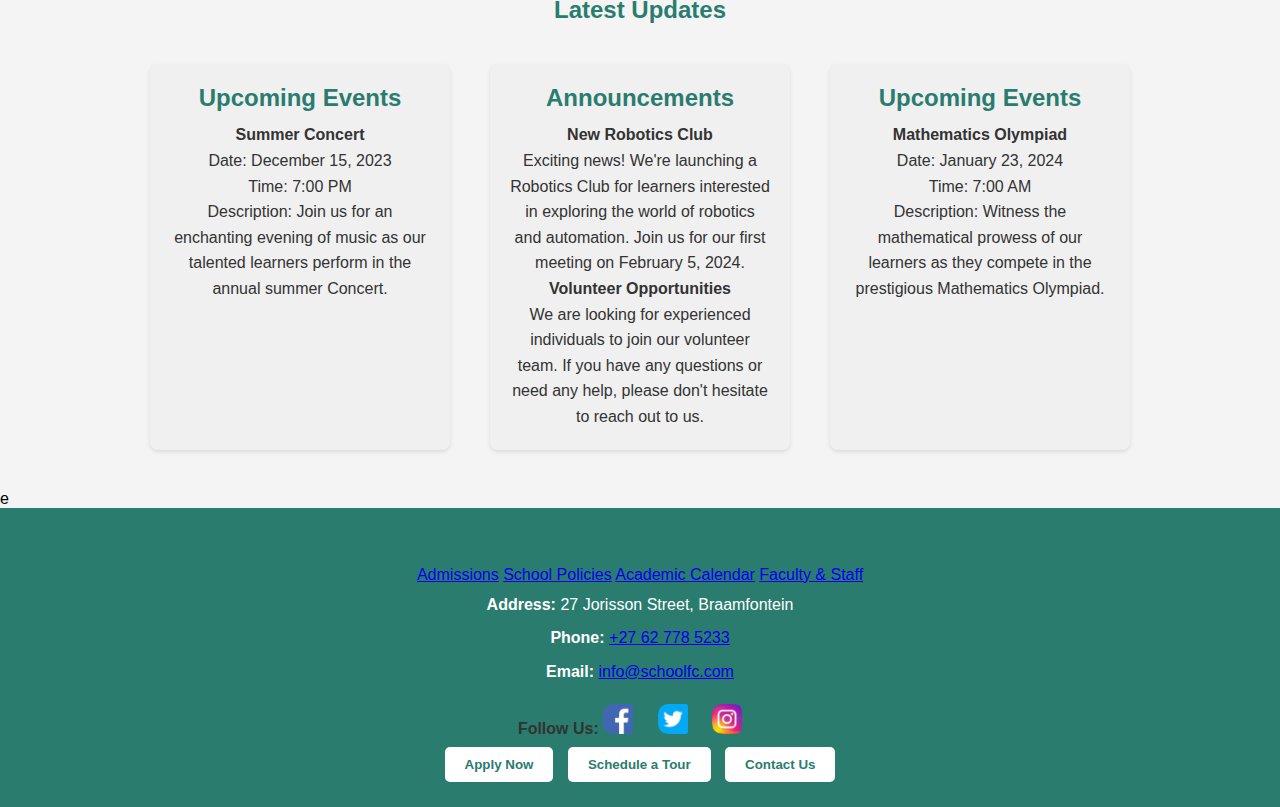
==== commit a8a8d529: "Add latest updates section to index.html" ====
--- a/index.html
+++ b/index.html
@@ -116,9 +116,9 @@
 
 
 
-
+<h2 class="header">Latest Updates</h2>
     <div class="cards">
-        <h2 class="header">Latest Updates</h2>
+       
         <div class="services">
             <div class="content content-1">
                 <div class="icon"></div>
